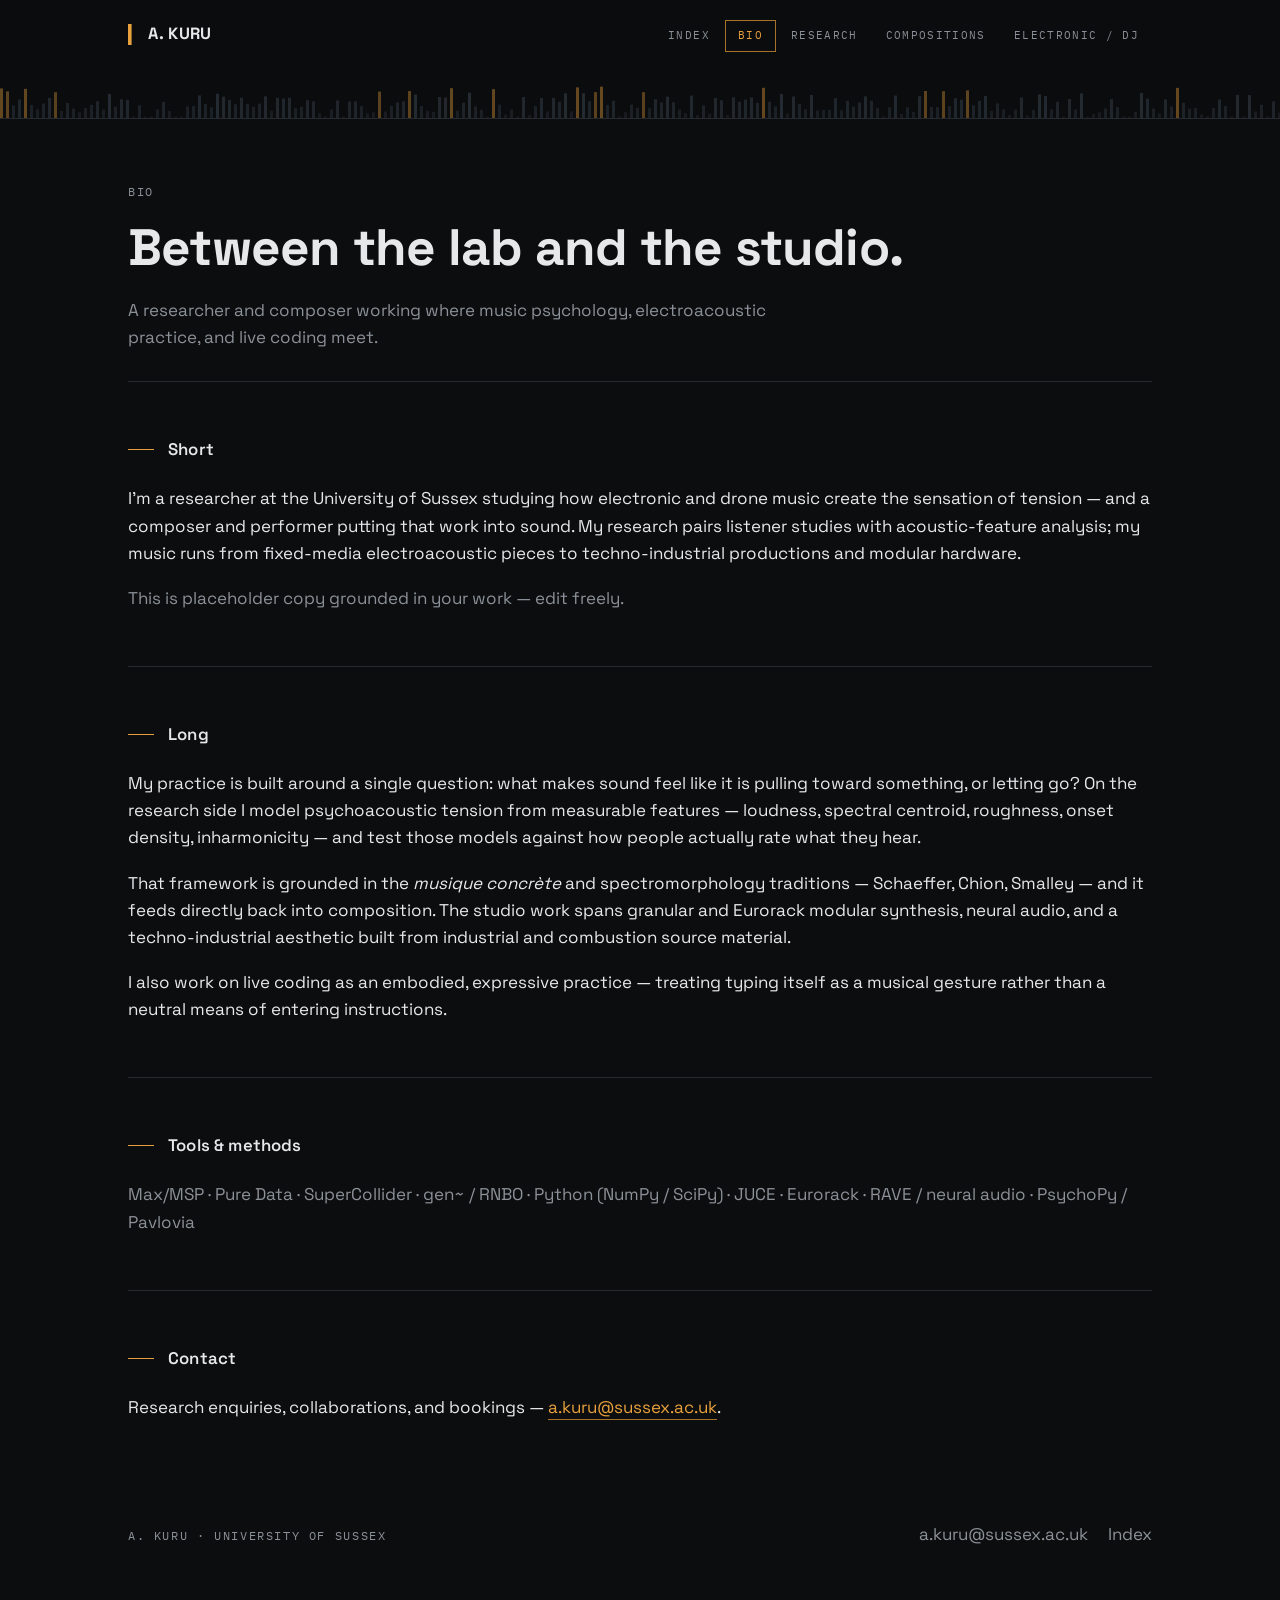
==== bio.html @ d9a3c127 "Add files via upload" ====
<!doctype html>
<html lang="en">
<head>
<meta charset="utf-8">
<meta name="viewport" content="width=device-width, initial-scale=1">
<title>Bio — A. Kuru</title>
<meta name="description" content="Biography of A. Kuru, music researcher and composer at the University of Sussex.">
<link rel="preconnect" href="https://fonts.googleapis.com">
<link rel="preconnect" href="https://fonts.gstatic.com" crossorigin>
<link href="https://fonts.googleapis.com/css2?family=Space+Grotesk:wght@400;500;600;700&family=IBM+Plex+Mono:wght@400;500&display=swap" rel="stylesheet">
<link rel="stylesheet" href="style.css">
</head>
<body>

<header class="site-head">
  <div class="head-inner">
    <div class="brand"><a href="index.html"><span class="tick">&#9613;</span> A. KURU</a></div>
    <nav class="primary">
      <a href="index.html">Index</a>
      <a href="bio.html" aria-current="page">Bio</a>
      <a href="research.html">Research</a>
      <a href="compositions.html">Compositions</a>
      <a href="electronic.html">Electronic / DJ</a>
    </nav>
  </div>
  <canvas class="spectrum" aria-hidden="true"></canvas>
</header>

<main class="wrap">

  <section class="page-head">
    <p class="eyebrow mono">Bio</p>
    <h1>Between the lab and the studio.</h1>
    <p class="lede">A researcher and composer working where music psychology,
      electroacoustic practice, and live coding meet.</p>
  </section>

  <section class="block">
    <h2>Short</h2>
    <p>I&rsquo;m a researcher at the University of Sussex studying how electronic
      and drone music create the sensation of tension — and a composer and
      performer putting that work into sound. My research pairs listener studies
      with acoustic-feature analysis; my music runs from fixed-media
      electroacoustic pieces to techno-industrial productions and modular
      hardware.</p>
    <p class="muted">This is placeholder copy grounded in your work — edit freely.</p>
  </section>

  <section class="block">
    <h2>Long</h2>
    <p>My practice is built around a single question: what makes sound feel like
      it is pulling toward something, or letting go? On the research side I model
      psychoacoustic tension from measurable features — loudness, spectral
      centroid, roughness, onset density, inharmonicity — and test those models
      against how people actually rate what they hear.</p>
    <p>That framework is grounded in the <em>musique concr&egrave;te</em> and
      spectromorphology traditions — Schaeffer, Chion, Smalley — and it feeds
      directly back into composition. The studio work spans granular and
      Eurorack modular synthesis, neural audio, and a techno-industrial aesthetic
      built from industrial and combustion source material.</p>
    <p>I also work on live coding as an embodied, expressive practice — treating
      typing itself as a musical gesture rather than a neutral means of entering
      instructions.</p>
  </section>

  <section class="block">
    <h2>Tools &amp; methods</h2>
    <p class="muted">Max/MSP &middot; Pure Data &middot; SuperCollider &middot;
      gen~ / RNBO &middot; Python (NumPy / SciPy) &middot; JUCE &middot;
      Eurorack &middot; RAVE / neural audio &middot; PsychoPy / Pavlovia</p>
  </section>

  <section class="block">
    <h2>Contact</h2>
    <p>Research enquiries, collaborations, and bookings —
      <a class="link" href="mailto:a.kuru@sussex.ac.uk">a.kuru@sussex.ac.uk</a>.</p>
  </section>

</main>

<footer class="site-foot">
  <div class="wrap foot-inner">
    <div class="mono">A. Kuru &middot; University of Sussex</div>
    <div class="foot-contact">
      <a href="mailto:a.kuru@sussex.ac.uk">a.kuru@sussex.ac.uk</a>
      <a href="index.html">Index</a>
    </div>
  </div>
</footer>

<script src="script.js"></script>
</body>
</html>
---- style.css ----
/* ============================================================
   Shared styles — cold graphite + sodium-amber industrial
   Display/body: Space Grotesk · Data/labels/nav: IBM Plex Mono
   ============================================================ */

:root {
  --bg:      #0c0d0f;
  --bg-2:    #111316;
  --panel:   #15181c;
  --line:    #262a30;
  --line-2:  #34393f;
  --text:    #e7e8ea;
  --muted:   #8b9198;
  --faint:   #5c626a;
  --accent:  #e8a13c;   /* sodium-vapour amber */
  --accent-d:#a9722a;
  --steel:   #7d97a8;   /* cold secondary, used sparingly */
  --maxw:    1080px;
}

* { box-sizing: border-box; }

html { scroll-behavior: smooth; }

body {
  margin: 0;
  background: var(--bg);
  color: var(--text);
  font-family: "Space Grotesk", system-ui, sans-serif;
  font-size: 17px;
  line-height: 1.6;
  -webkit-font-smoothing: antialiased;
  text-rendering: optimizeLegibility;
}

::selection { background: var(--accent); color: #0c0d0f; }

a { color: var(--text); text-decoration: none; }

/* mono utility voice */
.mono {
  font-family: "IBM Plex Mono", ui-monospace, monospace;
  font-size: 0.72rem;
  letter-spacing: 0.14em;
  text-transform: uppercase;
  color: var(--muted);
}

/* ---------- layout shell ---------- */
.wrap { max-width: var(--maxw); margin: 0 auto; padding: 0 28px; }

/* ---------- masthead + nav ---------- */
.site-head {
  border-bottom: 1px solid var(--line);
  position: sticky; top: 0; z-index: 40;
  background: rgba(12,13,15,0.82);
  backdrop-filter: blur(9px);
}
.head-inner {
  display: flex; align-items: baseline; justify-content: space-between;
  gap: 24px; padding: 20px 28px; max-width: var(--maxw); margin: 0 auto;
}
.brand {
  font-weight: 700; font-size: 1.02rem; letter-spacing: 0.02em;
  color: var(--text); white-space: nowrap;
}
.brand a { display: inline-flex; align-items: baseline; gap: 10px; }
.brand .tick { color: var(--accent); font-family: "IBM Plex Mono", monospace; }

nav.primary { display: flex; flex-wrap: wrap; gap: 4px 2px; }
nav.primary a {
  font-family: "IBM Plex Mono", monospace;
  font-size: 0.7rem; letter-spacing: 0.12em; text-transform: uppercase;
  color: var(--muted); padding: 6px 12px; border: 1px solid transparent;
  transition: color .18s ease, border-color .18s ease;
}
nav.primary a:hover { color: var(--text); border-color: var(--line-2); }
nav.primary a[aria-current="page"] { color: var(--accent); border-color: var(--accent-d); }

/* ---------- spectrum signature strip ---------- */
.spectrum { display: block; width: 100%; height: 46px; opacity: 0.9; }

/* ---------- hero ---------- */
.hero { padding: 84px 0 68px; border-bottom: 1px solid var(--line); }
.eyebrow { margin: 0 0 20px; }
.hero h1 {
  margin: 0; font-weight: 700; letter-spacing: -0.02em; line-height: 1.02;
  font-size: clamp(2.4rem, 7vw, 4.6rem);
}
.hero h1 .amber { color: var(--accent); }
.hero .lede {
  margin: 26px 0 0; max-width: 60ch; color: var(--muted);
  font-size: clamp(1.02rem, 2.2vw, 1.22rem); line-height: 1.55;
}

/* ---------- page header (interior pages) ---------- */
.page-head { padding: 64px 0 30px; border-bottom: 1px solid var(--line); }
.page-head h1 {
  margin: 12px 0 0; font-weight: 700; letter-spacing: -0.015em;
  font-size: clamp(2rem, 5vw, 3.2rem); line-height: 1.05;
}
.page-head .lede { margin: 22px 0 0; max-width: 62ch; color: var(--muted); }

/* ---------- generic sections ---------- */
section.block { padding: 54px 0; border-bottom: 1px solid var(--line); }
section.block:last-of-type { border-bottom: none; }
.block h2 {
  font-size: 1.05rem; font-weight: 600; letter-spacing: 0.01em;
  margin: 0 0 22px; display: flex; align-items: center; gap: 14px;
}
.block h2::before {
  content: ""; width: 26px; height: 1px; background: var(--accent);
  flex: none;
}
p { margin: 0 0 18px; }
p:last-child { margin-bottom: 0; }
.muted { color: var(--muted); }

/* ---------- index nav-cards ---------- */
.cards { display: grid; grid-template-columns: repeat(2, 1fr); gap: 1px;
  background: var(--line); border: 1px solid var(--line); }
.card {
  background: var(--bg); padding: 34px 30px 30px; position: relative;
  display: flex; flex-direction: column; min-height: 176px;
  transition: background .2s ease;
}
.card:hover { background: var(--bg-2); }
.card .idx { color: var(--faint); }
.card h3 {
  margin: 16px 0 8px; font-size: 1.5rem; font-weight: 700; letter-spacing: -0.01em;
}
.card p { color: var(--muted); font-size: 0.96rem; margin: 0; }
.card .go {
  margin-top: auto; padding-top: 20px; color: var(--accent);
  font-family: "IBM Plex Mono", monospace; font-size: 0.72rem;
  letter-spacing: 0.12em; text-transform: uppercase;
  transform: translateX(0); transition: transform .2s ease;
}
.card:hover .go { transform: translateX(5px); }

/* ---------- listing rows (research / compositions) ---------- */
.rows { border-top: 1px solid var(--line); }
.row {
  display: grid; grid-template-columns: 84px 1fr auto; gap: 20px;
  align-items: baseline; padding: 22px 0; border-bottom: 1px solid var(--line);
}
.row .yr { color: var(--faint); font-family: "IBM Plex Mono", monospace;
  font-size: 0.78rem; letter-spacing: 0.06em; }
.row .body h3 { margin: 0 0 6px; font-size: 1.15rem; font-weight: 600; }
.row .body p { margin: 0; color: var(--muted); font-size: 0.95rem; }
.row .tag { justify-self: end; }
.tag {
  font-family: "IBM Plex Mono", monospace; font-size: 0.62rem;
  letter-spacing: 0.1em; text-transform: uppercase; color: var(--steel);
  border: 1px solid var(--line-2); padding: 3px 8px; white-space: nowrap;
}

/* ---------- inline links in prose ---------- */
.block a.link, .page-head a.link {
  color: var(--accent); border-bottom: 1px solid var(--accent-d);
  padding-bottom: 1px; transition: color .15s;
}
.block a.link:hover { color: #f4c072; }

/* ---------- footer ---------- */
.site-foot { padding: 46px 0 60px; }
.foot-inner {
  display: flex; flex-wrap: wrap; gap: 18px 40px;
  justify-content: space-between; align-items: baseline;
}
.foot-inner a { color: var(--muted); border-bottom: 1px solid transparent; }
.foot-inner a:hover { color: var(--text); border-bottom-color: var(--line-2); }
.foot-contact { display: flex; flex-wrap: wrap; gap: 20px; }

/* ---------- focus + motion ---------- */
:focus-visible { outline: 2px solid var(--accent); outline-offset: 3px; }
@media (prefers-reduced-motion: reduce) {
  html { scroll-behavior: auto; }
  * { animation: none !important; transition: none !important; }
}

/* ---------- responsive ---------- */
@media (max-width: 720px) {
  .head-inner { flex-direction: column; gap: 14px; align-items: flex-start; }
  .cards { grid-template-columns: 1fr; }
  .row { grid-template-columns: 60px 1fr; }
  .row .tag { grid-column: 2; justify-self: start; margin-top: 4px; }
}
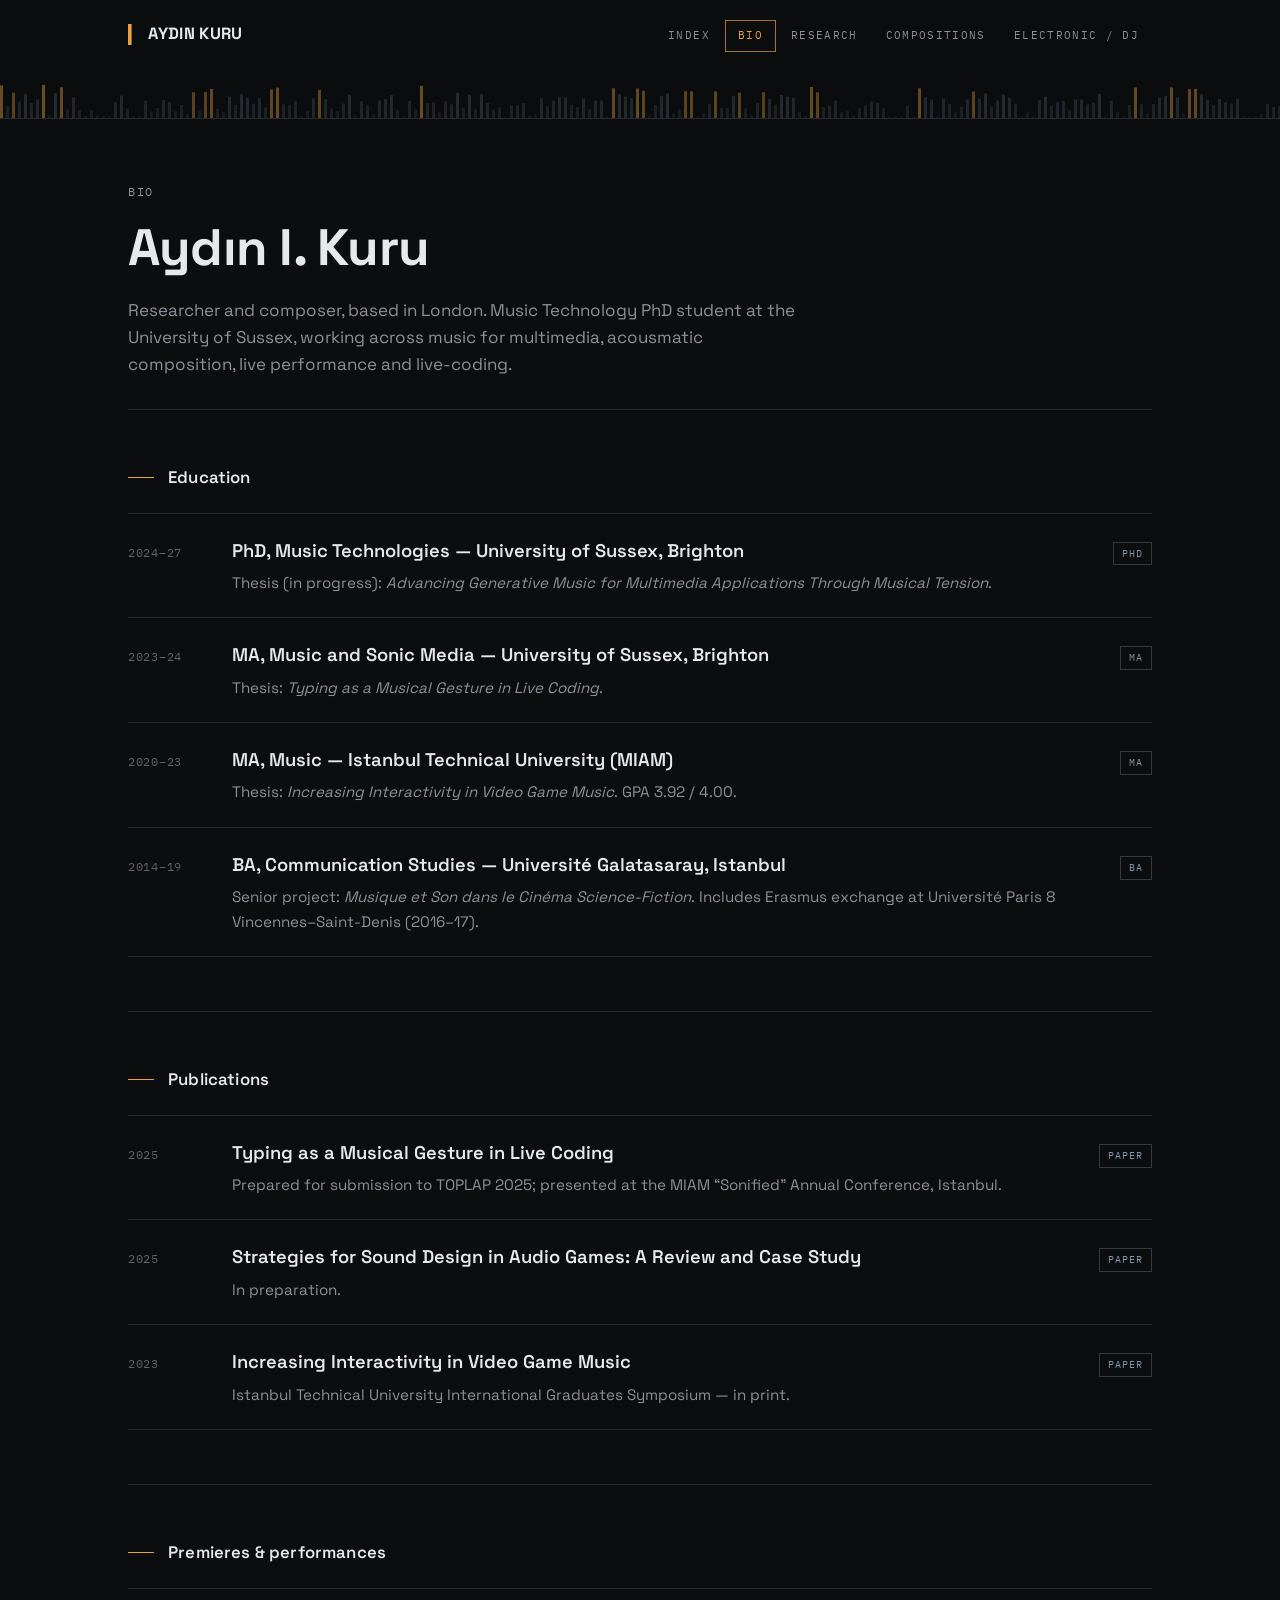
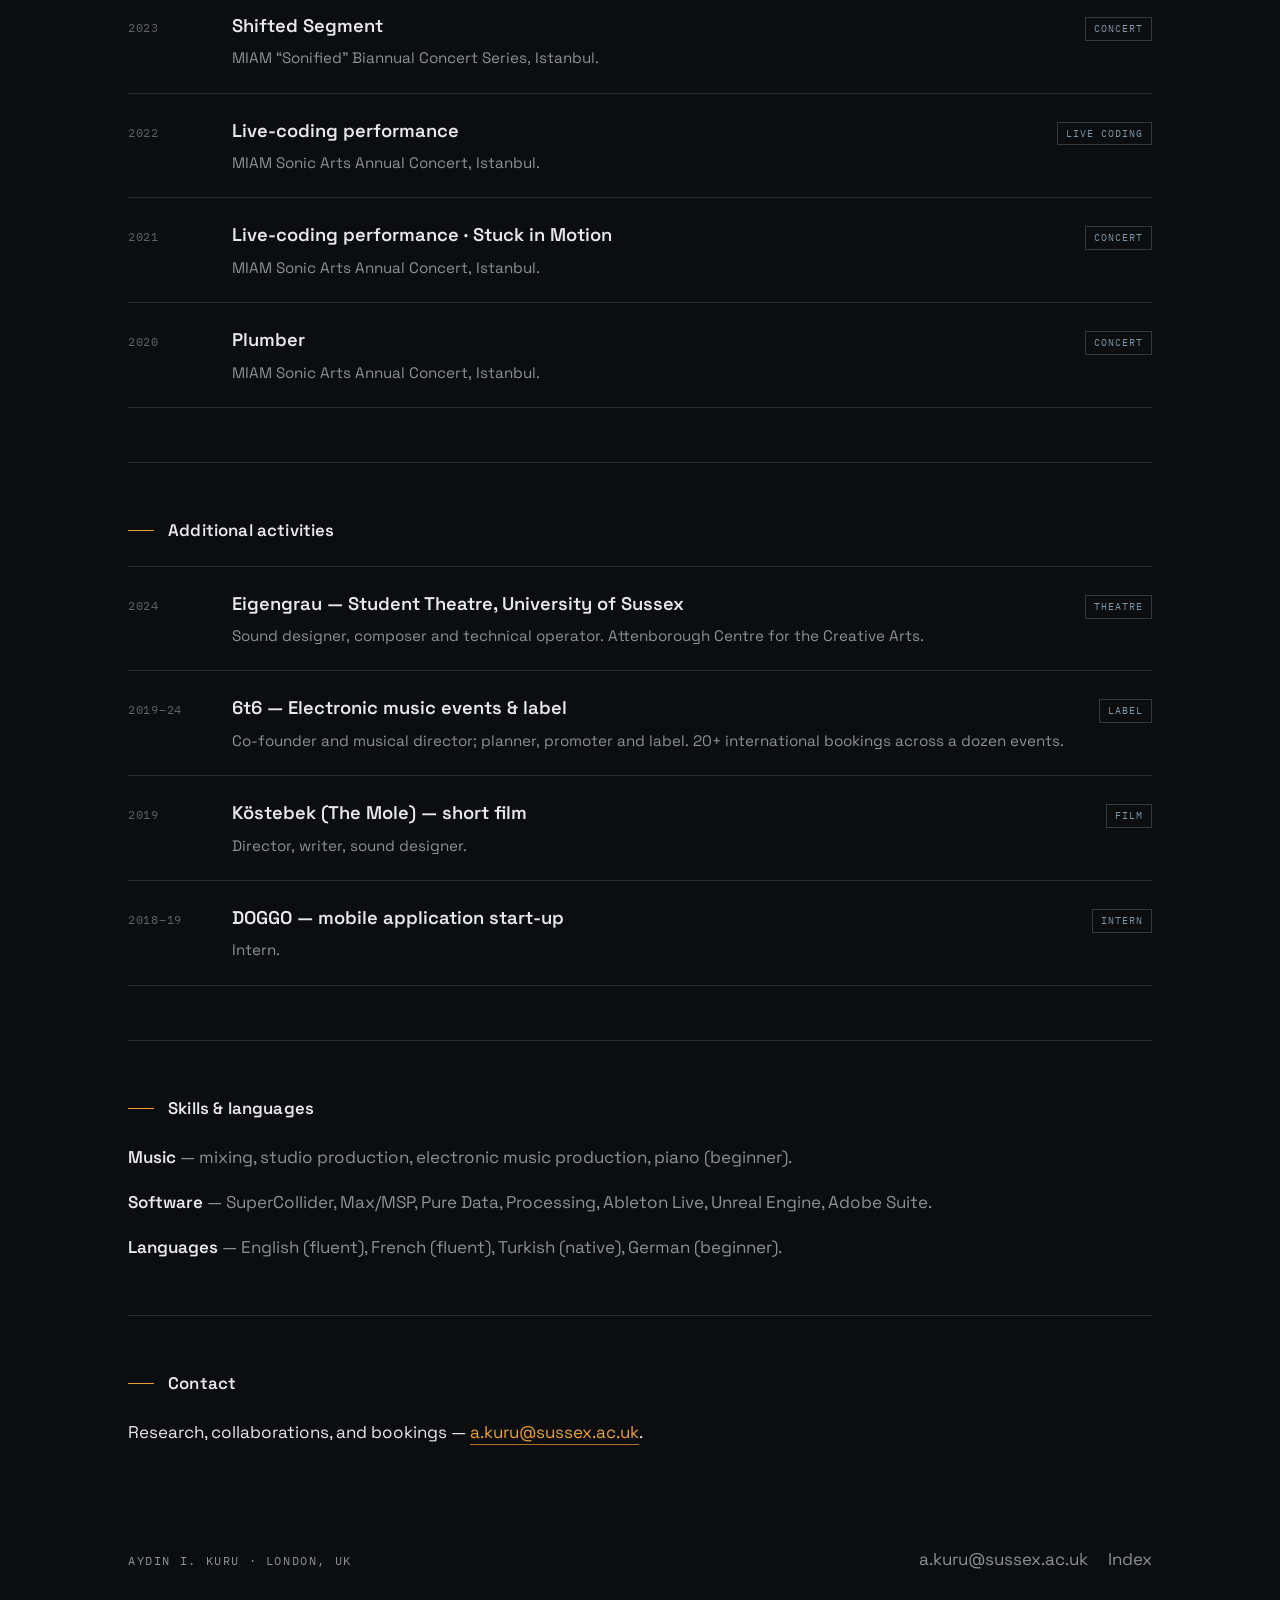
==== commit 371b46e6: "Add files via upload" ====
--- a/bio.html
+++ b/bio.html
@@ -3,8 +3,8 @@
 <head>
 <meta charset="utf-8">
 <meta name="viewport" content="width=device-width, initial-scale=1">
-<title>Bio — A. Kuru</title>
-<meta name="description" content="Biography of A. Kuru, music researcher and composer at the University of Sussex.">
+<title>Bio — Aydın I. Kuru</title>
+<meta name="description" content="Biography, education, and performance history of Aydın I. Kuru.">
 <link rel="preconnect" href="https://fonts.googleapis.com">
 <link rel="preconnect" href="https://fonts.gstatic.com" crossorigin>
 <link href="https://fonts.googleapis.com/css2?family=Space+Grotesk:wght@400;500;600;700&family=IBM+Plex+Mono:wght@400;500&display=swap" rel="stylesheet">
@@ -14,7 +14,7 @@
 
 <header class="site-head">
   <div class="head-inner">
-    <div class="brand"><a href="index.html"><span class="tick">&#9613;</span> A. KURU</a></div>
+    <div class="brand"><a href="index.html"><span class="tick">&#9613;</span> AYDIN KURU</a></div>
     <nav class="primary">
       <a href="index.html">Index</a>
       <a href="bio.html" aria-current="page">Bio</a>
@@ -30,49 +30,161 @@
 
   <section class="page-head">
     <p class="eyebrow mono">Bio</p>
-    <h1>Between the lab and the studio.</h1>
-    <p class="lede">A researcher and composer working where music psychology,
-      electroacoustic practice, and live coding meet.</p>
-  </section>
-
-  <section class="block">
-    <h2>Short</h2>
-    <p>I&rsquo;m a researcher at the University of Sussex studying how electronic
-      and drone music create the sensation of tension — and a composer and
-      performer putting that work into sound. My research pairs listener studies
-      with acoustic-feature analysis; my music runs from fixed-media
-      electroacoustic pieces to techno-industrial productions and modular
-      hardware.</p>
-    <p class="muted">This is placeholder copy grounded in your work — edit freely.</p>
-  </section>
-
-  <section class="block">
-    <h2>Long</h2>
-    <p>My practice is built around a single question: what makes sound feel like
-      it is pulling toward something, or letting go? On the research side I model
-      psychoacoustic tension from measurable features — loudness, spectral
-      centroid, roughness, onset density, inharmonicity — and test those models
-      against how people actually rate what they hear.</p>
-    <p>That framework is grounded in the <em>musique concr&egrave;te</em> and
-      spectromorphology traditions — Schaeffer, Chion, Smalley — and it feeds
-      directly back into composition. The studio work spans granular and
-      Eurorack modular synthesis, neural audio, and a techno-industrial aesthetic
-      built from industrial and combustion source material.</p>
-    <p>I also work on live coding as an embodied, expressive practice — treating
-      typing itself as a musical gesture rather than a neutral means of entering
-      instructions.</p>
-  </section>
-
-  <section class="block">
-    <h2>Tools &amp; methods</h2>
-    <p class="muted">Max/MSP &middot; Pure Data &middot; SuperCollider &middot;
-      gen~ / RNBO &middot; Python (NumPy / SciPy) &middot; JUCE &middot;
-      Eurorack &middot; RAVE / neural audio &middot; PsychoPy / Pavlovia</p>
+    <h1>Aydın I. Kuru</h1>
+    <p class="lede">Researcher and composer, based in London. Music Technology PhD
+      student at the University of Sussex, working across music for multimedia,
+      acousmatic composition, live performance and live-coding.</p>
+  </section>
+
+  <section class="block">
+    <h2>Education</h2>
+    <div class="rows">
+      <div class="row">
+        <div class="yr">2024&ndash;27</div>
+        <div class="body">
+          <h3>PhD, Music Technologies — University of Sussex, Brighton</h3>
+          <p>Thesis (in progress): <em>Advancing Generative Music for Multimedia
+            Applications Through Musical Tension</em>.</p>
+        </div>
+        <span class="tag">PhD</span>
+      </div>
+      <div class="row">
+        <div class="yr">2023&ndash;24</div>
+        <div class="body">
+          <h3>MA, Music and Sonic Media — University of Sussex, Brighton</h3>
+          <p>Thesis: <em>Typing as a Musical Gesture in Live Coding</em>.</p>
+        </div>
+        <span class="tag">MA</span>
+      </div>
+      <div class="row">
+        <div class="yr">2020&ndash;23</div>
+        <div class="body">
+          <h3>MA, Music — Istanbul Technical University (MIAM)</h3>
+          <p>Thesis: <em>Increasing Interactivity in Video Game Music</em>.
+            GPA 3.92 / 4.00.</p>
+        </div>
+        <span class="tag">MA</span>
+      </div>
+      <div class="row">
+        <div class="yr">2014&ndash;19</div>
+        <div class="body">
+          <h3>BA, Communication Studies — Université Galatasaray, Istanbul</h3>
+          <p>Senior project: <em>Musique et Son dans le Cinéma Science-Fiction</em>.
+            Includes Erasmus exchange at Université Paris 8 Vincennes–Saint-Denis
+            (2016–17).</p>
+        </div>
+        <span class="tag">BA</span>
+      </div>
+    </div>
+  </section>
+
+  <section class="block">
+    <h2>Publications</h2>
+    <div class="rows">
+      <div class="row">
+        <div class="yr">2025</div>
+        <div class="body">
+          <h3>Typing as a Musical Gesture in Live Coding</h3>
+          <p>Prepared for submission to TOPLAP 2025; presented at the MIAM
+            &ldquo;Sonified&rdquo; Annual Conference, Istanbul.</p>
+        </div>
+        <span class="tag">Paper</span>
+      </div>
+      <div class="row">
+        <div class="yr">2025</div>
+        <div class="body">
+          <h3>Strategies for Sound Design in Audio Games: A Review and Case Study</h3>
+          <p>In preparation.</p>
+        </div>
+        <span class="tag">Paper</span>
+      </div>
+      <div class="row">
+        <div class="yr">2023</div>
+        <div class="body">
+          <h3>Increasing Interactivity in Video Game Music</h3>
+          <p>Istanbul Technical University International Graduates Symposium — in print.</p>
+        </div>
+        <span class="tag">Paper</span>
+      </div>
+    </div>
+  </section>
+
+  <section class="block">
+    <h2>Premieres &amp; performances</h2>
+    <div class="rows">
+      <div class="row">
+        <div class="yr">2023</div>
+        <div class="body"><h3>Shifted Segment</h3>
+          <p>MIAM &ldquo;Sonified&rdquo; Biannual Concert Series, Istanbul.</p></div>
+        <span class="tag">Concert</span>
+      </div>
+      <div class="row">
+        <div class="yr">2022</div>
+        <div class="body"><h3>Live-coding performance</h3>
+          <p>MIAM Sonic Arts Annual Concert, Istanbul.</p></div>
+        <span class="tag">Live coding</span>
+      </div>
+      <div class="row">
+        <div class="yr">2021</div>
+        <div class="body"><h3>Live-coding performance · Stuck in Motion</h3>
+          <p>MIAM Sonic Arts Annual Concert, Istanbul.</p></div>
+        <span class="tag">Concert</span>
+      </div>
+      <div class="row">
+        <div class="yr">2020</div>
+        <div class="body"><h3>Plumber</h3>
+          <p>MIAM Sonic Arts Annual Concert, Istanbul.</p></div>
+        <span class="tag">Concert</span>
+      </div>
+    </div>
+  </section>
+
+  <section class="block">
+    <h2>Additional activities</h2>
+    <div class="rows">
+      <div class="row">
+        <div class="yr">2024</div>
+        <div class="body"><h3>Eigengrau — Student Theatre, University of Sussex</h3>
+          <p>Sound designer, composer and technical operator. Attenborough Centre
+            for the Creative Arts.</p></div>
+        <span class="tag">Theatre</span>
+      </div>
+      <div class="row">
+        <div class="yr">2019&ndash;24</div>
+        <div class="body"><h3>6t6 — Electronic music events &amp; label</h3>
+          <p>Co-founder and musical director; planner, promoter and label. 20+
+            international bookings across a dozen events.</p></div>
+        <span class="tag">Label</span>
+      </div>
+      <div class="row">
+        <div class="yr">2019</div>
+        <div class="body"><h3>Köstebek (The Mole) — short film</h3>
+          <p>Director, writer, sound designer.</p></div>
+        <span class="tag">Film</span>
+      </div>
+      <div class="row">
+        <div class="yr">2018&ndash;19</div>
+        <div class="body"><h3>DOGGO — mobile application start-up</h3>
+          <p>Intern.</p></div>
+        <span class="tag">Intern</span>
+      </div>
+    </div>
+  </section>
+
+  <section class="block">
+    <h2>Skills &amp; languages</h2>
+    <p class="muted"><strong style="color:var(--text);font-weight:600">Music</strong> —
+      mixing, studio production, electronic music production, piano (beginner).</p>
+    <p class="muted"><strong style="color:var(--text);font-weight:600">Software</strong> —
+      SuperCollider, Max/MSP, Pure Data, Processing, Ableton Live, Unreal Engine,
+      Adobe Suite.</p>
+    <p class="muted"><strong style="color:var(--text);font-weight:600">Languages</strong> —
+      English (fluent), French (fluent), Turkish (native), German (beginner).</p>
   </section>
 
   <section class="block">
     <h2>Contact</h2>
-    <p>Research enquiries, collaborations, and bookings —
+    <p>Research, collaborations, and bookings —
       <a class="link" href="mailto:a.kuru@sussex.ac.uk">a.kuru@sussex.ac.uk</a>.</p>
   </section>
 
@@ -80,7 +192,7 @@
 
 <footer class="site-foot">
   <div class="wrap foot-inner">
-    <div class="mono">A. Kuru &middot; University of Sussex</div>
+    <div class="mono">Aydın I. Kuru &middot; London, UK</div>
     <div class="foot-contact">
       <a href="mailto:a.kuru@sussex.ac.uk">a.kuru@sussex.ac.uk</a>
       <a href="index.html">Index</a>
--- a/style.css
+++ b/style.css
@@ -172,6 +172,25 @@
 .foot-inner a:hover { color: var(--text); border-bottom-color: var(--line-2); }
 .foot-contact { display: flex; flex-wrap: wrap; gap: 20px; }
 
+/* ---------- gig list (electronic) ---------- */
+.giglist { list-style: none; margin: 0; padding: 0;
+  border-top: 1px solid var(--line);
+  column-count: 2; column-gap: 40px; }
+.giglist li {
+  break-inside: avoid; padding: 9px 0; border-bottom: 1px solid var(--line);
+  display: grid; grid-template-columns: 58px 1fr; gap: 14px; align-items: baseline;
+}
+.giglist .d {
+  font-family: "IBM Plex Mono", monospace; font-size: 0.72rem;
+  letter-spacing: 0.04em; color: var(--accent);
+}
+.giglist .v { color: var(--muted); font-size: 0.93rem; }
+.giglist li.cancelled .v { color: var(--faint); text-decoration: line-through; }
+.giglist li.cancelled .d { color: var(--faint); }
+
+.embed { margin: 4px 0 30px; }
+.embed iframe { width: 100%; border: 1px solid var(--line); display: block; }
+
 /* ---------- focus + motion ---------- */
 :focus-visible { outline: 2px solid var(--accent); outline-offset: 3px; }
 @media (prefers-reduced-motion: reduce) {
@@ -185,4 +204,5 @@
   .cards { grid-template-columns: 1fr; }
   .row { grid-template-columns: 60px 1fr; }
   .row .tag { grid-column: 2; justify-self: start; margin-top: 4px; }
-}
+  .giglist { column-count: 1; }
+}
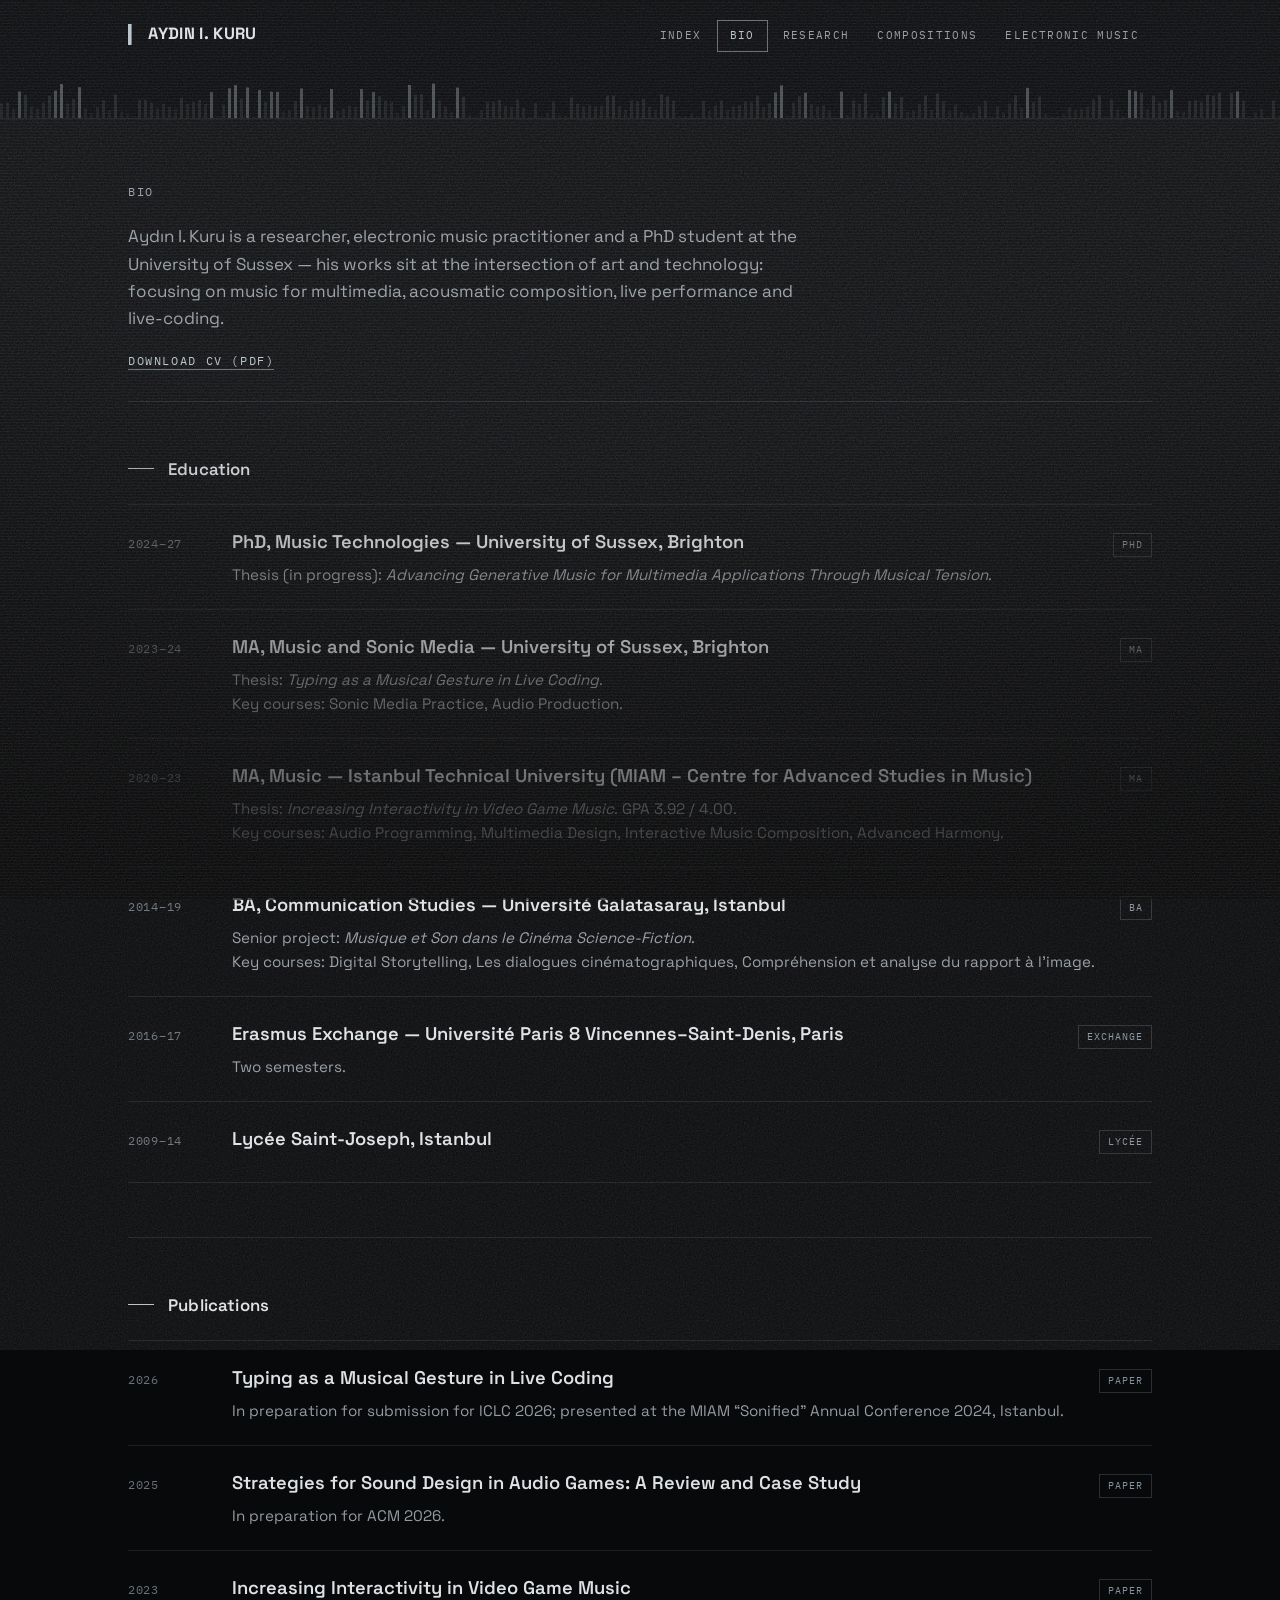
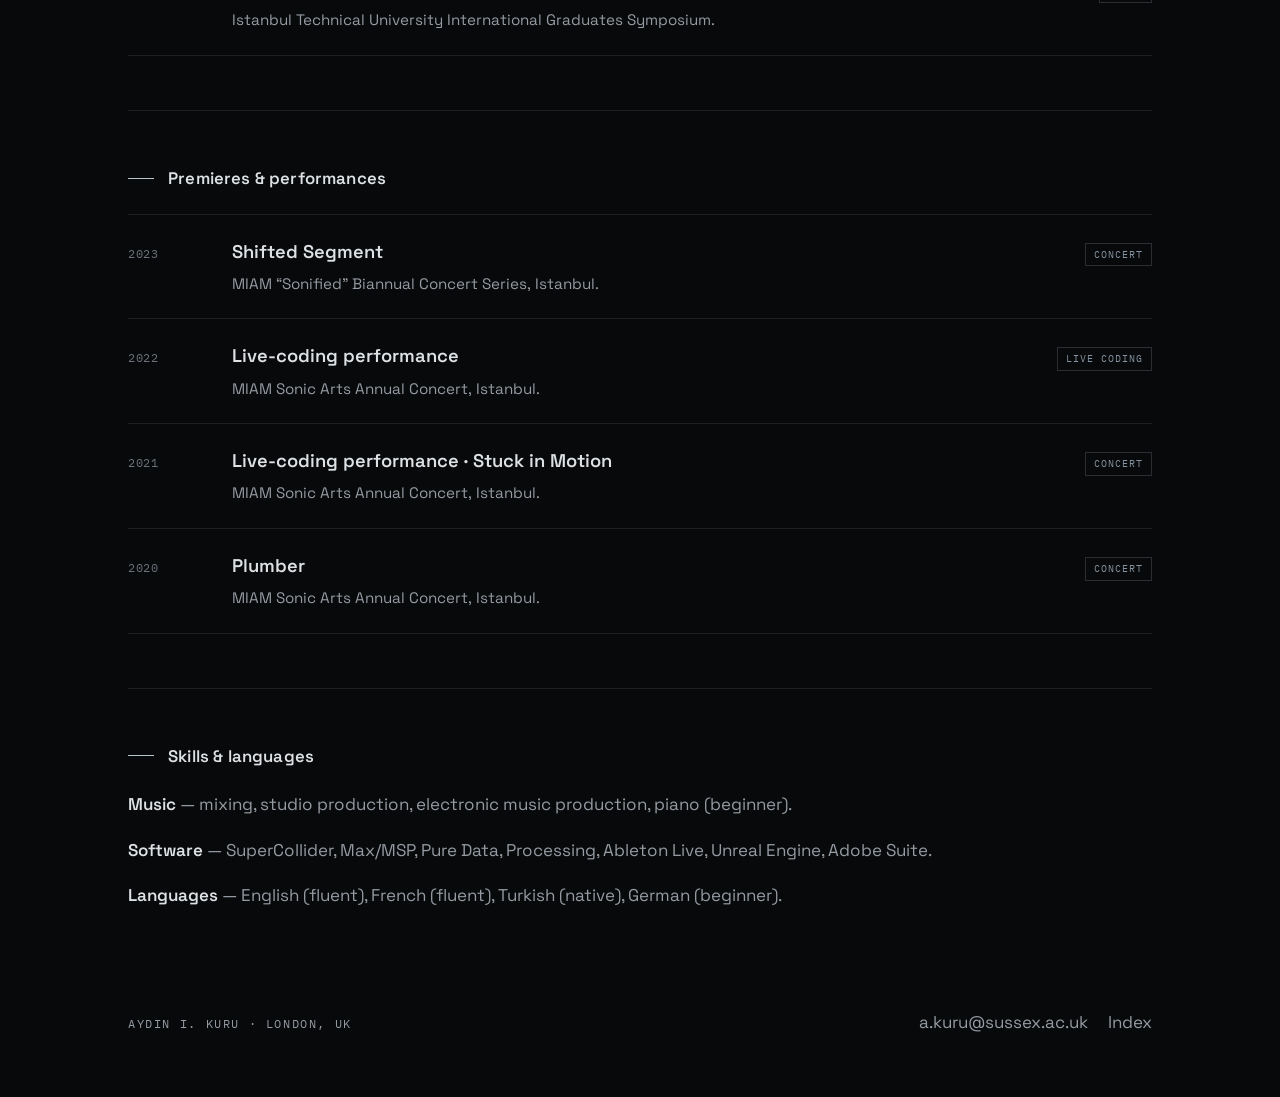
==== commit 2f6def97: "Add files via upload" ====
--- a/bio.html
+++ b/bio.html
@@ -1,5 +1,5 @@
 <!doctype html>
-<html lang="en">
+<html lang="en" class="grain-2">
 <head>
 <meta charset="utf-8">
 <meta name="viewport" content="width=device-width, initial-scale=1">
@@ -9,18 +9,25 @@
 <link rel="preconnect" href="https://fonts.gstatic.com" crossorigin>
 <link href="https://fonts.googleapis.com/css2?family=Space+Grotesk:wght@400;500;600;700&family=IBM+Plex+Mono:wght@400;500&display=swap" rel="stylesheet">
 <link rel="stylesheet" href="style.css">
+<link rel="icon" href="favicon.svg" type="image/svg+xml">
+<meta property="og:type" content="website">
+<meta property="og:title" content="Bio — Aydın I. Kuru">
+<meta property="og:description" content="Biography, education, and performance history of Aydın I. Kuru.">
+<meta property="og:image" content="https://aydinkuru.com/og-image.png">
+<meta property="og:url" content="https://aydinkuru.com/bio.html">
+<meta name="twitter:card" content="summary_large_image">
 </head>
 <body>
 
 <header class="site-head">
   <div class="head-inner">
-    <div class="brand"><a href="index.html"><span class="tick">&#9613;</span> AYDIN KURU</a></div>
+    <div class="brand"><a href="index.html"><span class="tick">&#9613;</span> AYDIN I. KURU</a></div>
     <nav class="primary">
       <a href="index.html">Index</a>
       <a href="bio.html" aria-current="page">Bio</a>
       <a href="research.html">Research</a>
       <a href="compositions.html">Compositions</a>
-      <a href="electronic.html">Electronic / DJ</a>
+      <a href="electronic.html">Electronic music</a>
     </nav>
   </div>
   <canvas class="spectrum" aria-hidden="true"></canvas>
@@ -29,11 +36,13 @@
 <main class="wrap">
 
   <section class="page-head">
+    <h1 class="visually-hidden">Aydın I. Kuru — Bio</h1>
     <p class="eyebrow mono">Bio</p>
-    <h1>Aydın I. Kuru</h1>
-    <p class="lede">Researcher and composer, based in London. Music Technology PhD
-      student at the University of Sussex, working across music for multimedia,
+    <p class="lede">Aydın I. Kuru is a researcher, electronic music practitioner
+      and a PhD student at the University of Sussex — his works sit at the
+      intersection of art and technology: focusing on music for multimedia,
       acousmatic composition, live performance and live-coding.</p>
+    <p class="mono" style="margin-top:20px"><a class="link" href="https://drive.google.com/uc?export=download&amp;id=1hSfg4tMmNtAJo42hJHmiKhR-TfyuFyDi" target="_blank" rel="noopener">Download CV (PDF)</a></p>
   </section>
 
   <section class="block">
@@ -53,15 +62,17 @@
         <div class="body">
           <h3>MA, Music and Sonic Media — University of Sussex, Brighton</h3>
           <p>Thesis: <em>Typing as a Musical Gesture in Live Coding</em>.</p>
+          <p class="muted">Key courses: Sonic Media Practice, Audio Production.</p>
         </div>
         <span class="tag">MA</span>
       </div>
       <div class="row">
         <div class="yr">2020&ndash;23</div>
         <div class="body">
-          <h3>MA, Music — Istanbul Technical University (MIAM)</h3>
+          <h3>MA, Music — Istanbul Technical University (MIAM – Centre for Advanced Studies in Music)</h3>
           <p>Thesis: <em>Increasing Interactivity in Video Game Music</em>.
             GPA 3.92 / 4.00.</p>
+          <p class="muted">Key courses: Audio Programming, Multimedia Design, Interactive Music Composition, Advanced Harmony.</p>
         </div>
         <span class="tag">MA</span>
       </div>
@@ -69,11 +80,25 @@
         <div class="yr">2014&ndash;19</div>
         <div class="body">
           <h3>BA, Communication Studies — Université Galatasaray, Istanbul</h3>
-          <p>Senior project: <em>Musique et Son dans le Cinéma Science-Fiction</em>.
-            Includes Erasmus exchange at Université Paris 8 Vincennes–Saint-Denis
-            (2016–17).</p>
+          <p>Senior project: <em>Musique et Son dans le Cinéma Science-Fiction</em>.</p>
+          <p class="muted">Key courses: Digital Storytelling, Les dialogues cinématographiques, Compréhension et analyse du rapport à l&rsquo;image.</p>
         </div>
         <span class="tag">BA</span>
+      </div>
+      <div class="row">
+        <div class="yr">2016&ndash;17</div>
+        <div class="body">
+          <h3>Erasmus Exchange — Université Paris 8 Vincennes–Saint-Denis, Paris</h3>
+          <p>Two semesters.</p>
+        </div>
+        <span class="tag">Exchange</span>
+      </div>
+      <div class="row">
+        <div class="yr">2009&ndash;14</div>
+        <div class="body">
+          <h3>Lycée Saint-Joseph, Istanbul</h3>
+        </div>
+        <span class="tag">Lycée</span>
       </div>
     </div>
   </section>
@@ -82,19 +107,19 @@
     <h2>Publications</h2>
     <div class="rows">
       <div class="row">
-        <div class="yr">2025</div>
+        <div class="yr">2026</div>
         <div class="body">
           <h3>Typing as a Musical Gesture in Live Coding</h3>
-          <p>Prepared for submission to TOPLAP 2025; presented at the MIAM
-            &ldquo;Sonified&rdquo; Annual Conference, Istanbul.</p>
+          <p>In preparation for submission for ICLC 2026; presented at the MIAM
+            &ldquo;Sonified&rdquo; Annual Conference 2024, Istanbul.</p>
         </div>
-        <span class="tag">Paper</span>
+        <a class="tag" href="https://drive.google.com/file/d/1nEykc63VWIxe_3JiHAPrY03YePeLgI8g/view" target="_blank" rel="noopener">Paper</a>
       </div>
       <div class="row">
         <div class="yr">2025</div>
         <div class="body">
           <h3>Strategies for Sound Design in Audio Games: A Review and Case Study</h3>
-          <p>In preparation.</p>
+          <p>In preparation for ACM 2026.</p>
         </div>
         <span class="tag">Paper</span>
       </div>
@@ -102,9 +127,9 @@
         <div class="yr">2023</div>
         <div class="body">
           <h3>Increasing Interactivity in Video Game Music</h3>
-          <p>Istanbul Technical University International Graduates Symposium — in print.</p>
+          <p>Istanbul Technical University International Graduates Symposium.</p>
         </div>
-        <span class="tag">Paper</span>
+        <a class="tag" href="https://drive.google.com/file/d/1maYkOcFqmBrkO92k6vcM2su-TTRENTib/view" target="_blank" rel="noopener">Paper</a>
       </div>
     </div>
   </section>
@@ -140,38 +165,6 @@
   </section>
 
   <section class="block">
-    <h2>Additional activities</h2>
-    <div class="rows">
-      <div class="row">
-        <div class="yr">2024</div>
-        <div class="body"><h3>Eigengrau — Student Theatre, University of Sussex</h3>
-          <p>Sound designer, composer and technical operator. Attenborough Centre
-            for the Creative Arts.</p></div>
-        <span class="tag">Theatre</span>
-      </div>
-      <div class="row">
-        <div class="yr">2019&ndash;24</div>
-        <div class="body"><h3>6t6 — Electronic music events &amp; label</h3>
-          <p>Co-founder and musical director; planner, promoter and label. 20+
-            international bookings across a dozen events.</p></div>
-        <span class="tag">Label</span>
-      </div>
-      <div class="row">
-        <div class="yr">2019</div>
-        <div class="body"><h3>Köstebek (The Mole) — short film</h3>
-          <p>Director, writer, sound designer.</p></div>
-        <span class="tag">Film</span>
-      </div>
-      <div class="row">
-        <div class="yr">2018&ndash;19</div>
-        <div class="body"><h3>DOGGO — mobile application start-up</h3>
-          <p>Intern.</p></div>
-        <span class="tag">Intern</span>
-      </div>
-    </div>
-  </section>
-
-  <section class="block">
     <h2>Skills &amp; languages</h2>
     <p class="muted"><strong style="color:var(--text);font-weight:600">Music</strong> —
       mixing, studio production, electronic music production, piano (beginner).</p>
@@ -180,12 +173,6 @@
       Adobe Suite.</p>
     <p class="muted"><strong style="color:var(--text);font-weight:600">Languages</strong> —
       English (fluent), French (fluent), Turkish (native), German (beginner).</p>
-  </section>
-
-  <section class="block">
-    <h2>Contact</h2>
-    <p>Research, collaborations, and bookings —
-      <a class="link" href="mailto:a.kuru@sussex.ac.uk">a.kuru@sussex.ac.uk</a>.</p>
   </section>
 
 </main>
--- a/style.css
+++ b/style.css
@@ -4,27 +4,27 @@
    ============================================================ */
 
 :root {
-  --bg:      #0c0d0f;
-  --bg-2:    #111316;
-  --panel:   #15181c;
-  --line:    #262a30;
-  --line-2:  #34393f;
-  --text:    #e7e8ea;
-  --muted:   #8b9198;
-  --faint:   #5c626a;
-  --accent:  #e8a13c;   /* sodium-vapour amber */
-  --accent-d:#a9722a;
-  --steel:   #7d97a8;   /* cold secondary, used sparingly */
+  --bg:      #08090b;
+  --bg-2:    #0d0e10;
+  --panel:   #101113;
+  --line:    #1c1f22;
+  --line-2:  #2a2e32;
+  --text:    #dde1e4;
+  --muted:   #949ba2;
+  --faint:   #6a7178;
+  --accent:  #b7c2c9;   /* cool pale grey highlight */
+  --accent-d:#5f696f;
+  --steel:   #8593a0;   /* cold secondary, used sparingly */
   --maxw:    1080px;
 }
 
 * { box-sizing: border-box; }
 
-html { scroll-behavior: smooth; }
+html { scroll-behavior: smooth; background: var(--bg); }
 
 body {
   margin: 0;
-  background: var(--bg);
+  background: transparent;
   color: var(--text);
   font-family: "Space Grotesk", system-ui, sans-serif;
   font-size: 17px;
@@ -33,7 +33,95 @@
   text-rendering: optimizeLegibility;
 }
 
-::selection { background: var(--accent); color: #0c0d0f; }
+::selection { background: var(--accent); color: #08090b; }
+
+/* ============ grain / noise system ============
+   Intensity set on <html class="grain-1|2|3|4"> — higher = more extreme.
+   Layers: html::before = backdrop noise (behind content),
+   body::before = animated grain overlay, body::after = scanlines + vignette. */
+
+html::before {  /* backdrop noise, sits behind the content */
+  content: ""; position: fixed; inset: 0; z-index: 0; pointer-events: none;
+  background-image: url("data:image/svg+xml,%3Csvg xmlns='http://www.w3.org/2000/svg' width='300' height='300'%3E%3Cfilter id='b'%3E%3CfeTurbulence type='fractalNoise' baseFrequency='0.4' numOctaves='2' stitchTiles='stitch'/%3E%3C/filter%3E%3Crect width='100%25' height='100%25' filter='url(%23b)'/%3E%3C/svg%3E");
+  background-size: 300px; opacity: 0; mix-blend-mode: screen;
+}
+body::before {  /* animated grain overlay, on top */
+  content: ""; position: fixed; top: -50%; left: -50%; width: 200%; height: 200%;
+  z-index: 9998; pointer-events: none;
+  background-image: url("data:image/svg+xml,%3Csvg xmlns='http://www.w3.org/2000/svg' width='160' height='160'%3E%3Cfilter id='n'%3E%3CfeTurbulence type='fractalNoise' baseFrequency='0.8' numOctaves='2' stitchTiles='stitch'/%3E%3C/filter%3E%3Crect width='100%25' height='100%25' filter='url(%23n)'/%3E%3C/svg%3E");
+  background-size: 170px; opacity: 0.08; mix-blend-mode: screen;
+  animation: grain 0.42s steps(1) infinite;
+}
+@keyframes grain {
+  0%   { transform: translate(0,0); }
+  20%  { transform: translate(-6%,4%); }
+  40%  { transform: translate(5%,-7%); }
+  60%  { transform: translate(-8%,-3%); }
+  80%  { transform: translate(7%,6%); }
+  100% { transform: translate(-4%,2%); }
+}
+body::after {  /* scanlines + edge vignette */
+  content: ""; position: fixed; inset: 0; z-index: 9997; pointer-events: none;
+  background:
+    repeating-linear-gradient(0deg, rgba(200,214,222,0.03) 0 1px, transparent 1px 3px),
+    radial-gradient(120% 92% at 50% 6%, transparent 52%, rgba(0,0,0,0.64) 100%);
+}
+
+/* ---- level 2 : medium ---- */
+html.grain-2::before { opacity: 0.06; }
+html.grain-2 body::before { opacity: 0.15; background-size: 190px; }
+html.grain-2 body::after { background:
+  repeating-linear-gradient(0deg, rgba(200,214,222,0.04) 0 1px, transparent 1px 3px),
+  radial-gradient(120% 92% at 50% 6%, transparent 50%, rgba(0,0,0,0.70) 100%); }
+
+/* ---- level 3 : heavy ---- */
+html.grain-3::before { opacity: 0.13; }
+html.grain-3 body::before { opacity: 0.24; background-size: 210px; animation-duration: 0.34s; }
+html.grain-3 body::after { background:
+  repeating-linear-gradient(0deg, rgba(200,214,222,0.055) 0 1px, transparent 1px 4px),
+  radial-gradient(120% 92% at 50% 6%, transparent 46%, rgba(0,0,0,0.78) 100%); }
+
+/* ---- level 4 : extreme / degraded VHS ---- */
+html.grain-4::before { opacity: 0.22; }
+html.grain-4 body::before { opacity: 0.36; background-size: 240px; animation-duration: 0.26s; }
+html.grain-4 body::after {
+  background:
+    repeating-linear-gradient(0deg, rgba(200,214,222,0.09) 0 1px, transparent 1px 3px),
+    radial-gradient(115% 90% at 50% 4%, transparent 40%, rgba(0,0,0,0.9) 100%);
+  animation: flicker 3.4s steps(2) infinite;
+}
+@keyframes flicker { 0%,96%,100% { opacity: 1; } 97% { opacity: 0.8; } 99% { opacity: 0.93; } }
+
+/* ---- DJ page: distinct red accent ---- */
+html.dj {
+  --accent:  #d23c33;
+  --accent-d:#7d2620;
+  --steel:   #d23c33;
+}
+html.dj ::selection { background: var(--accent); color: #08090b; }
+
+/* YouTube click-through thumbnail */
+.yt-thumb {
+  position: relative; display: block; aspect-ratio: 16 / 9; overflow: hidden;
+  border: 1px solid var(--line); margin: 4px 0 6px;
+}
+.yt-thumb img {
+  width: 100%; height: 100%; object-fit: cover; display: block;
+  filter: grayscale(0.35) contrast(1.05); transition: transform .3s ease, filter .3s ease;
+}
+.yt-thumb:hover img { transform: scale(1.03); filter: none; }
+.yt-thumb::after {
+  content: ""; position: absolute; top: 50%; left: 50%; z-index: 1;
+  transform: translate(-50%,-50%); width: 68px; height: 68px; border-radius: 50%;
+  background: rgba(0,0,0,0.5); border: 1.5px solid var(--accent);
+  transition: background .25s ease;
+}
+.yt-thumb:hover::after { background: rgba(0,0,0,0.72); }
+.yt-thumb::before {
+  content: ""; position: absolute; top: 50%; left: 50%; z-index: 2;
+  transform: translate(-38%,-50%); width: 0; height: 0; border-style: solid;
+  border-width: 11px 0 11px 19px; border-color: transparent transparent transparent #fff;
+}
 
 a { color: var(--text); text-decoration: none; }
 
@@ -53,7 +141,7 @@
 .site-head {
   border-bottom: 1px solid var(--line);
   position: sticky; top: 0; z-index: 40;
-  background: rgba(12,13,15,0.82);
+  background: rgba(8,9,11,0.82);
   backdrop-filter: blur(9px);
 }
 .head-inner {
@@ -86,6 +174,17 @@
 .hero h1 {
   margin: 0; font-weight: 700; letter-spacing: -0.02em; line-height: 1.02;
   font-size: clamp(2.4rem, 7vw, 4.6rem);
+  position: relative; animation: hglitch 7.5s infinite;
+}
+@keyframes hglitch {
+  0%, 90%, 100% { transform: translate(0); text-shadow: none; }
+  91% { transform: translate(-2px, 1px);
+        text-shadow: 2px 0 rgba(183,194,201,0.55), -2px 0 rgba(110,122,132,0.55); }
+  93% { transform: translate(2px, -1px);
+        text-shadow: -3px 0 rgba(183,194,201,0.5), 2px 0 rgba(110,122,132,0.5); }
+  95% { transform: translate(-1px, 0);
+        text-shadow: 1px 0 rgba(183,194,201,0.4); }
+  97% { transform: translate(1px, 1px); text-shadow: none; }
 }
 .hero h1 .amber { color: var(--accent); }
 .hero .lede {
@@ -190,6 +289,44 @@
 
 .embed { margin: 4px 0 30px; }
 .embed iframe { width: 100%; border: 1px solid var(--line); display: block; }
+.embed.video iframe { aspect-ratio: 16 / 9; height: auto; }
+
+/* images / audio / video */
+.media { width: 100%; height: auto; display: block;
+  border: 1px solid var(--line); margin: 6px 0; background: #000; }
+audio.media { border: none; }
+figure.media-fig { margin: 0 0 24px; }
+figure.media-fig figcaption {
+  font-family: "IBM Plex Mono", monospace; font-size: 0.68rem;
+  letter-spacing: 0.06em; color: var(--muted); margin-top: 8px;
+}
+
+/* Currently-working-on box — clean surface above the grain */
+.now-box {
+  position: relative; z-index: 9999; margin-top: 48px;
+  background: #12151a; border: 1px solid var(--line-2); padding: 38px 42px;
+}
+.now-box .now-label {
+  font-family: "IBM Plex Mono", monospace; font-size: 0.72rem;
+  letter-spacing: 0.2em; text-transform: uppercase; color: var(--accent);
+  margin: 0 0 18px; display: flex; align-items: center; gap: 9px;
+}
+.now-box .now-label::after {
+  content: ""; width: 9px; height: 1em; background: var(--accent);
+  animation: blink 1.1s steps(1) infinite;
+}
+@keyframes blink { 0%,50% { opacity: 1; } 51%,100% { opacity: 0; } }
+.now-box p {
+  font-family: "IBM Plex Mono", monospace; font-size: 1.16rem;
+  line-height: 1.65; color: var(--text); margin: 0;
+}
+.now-box a.link { color: var(--accent); border-bottom: 1px solid var(--accent-d); }
+
+/* screen-reader-only */
+.visually-hidden {
+  position: absolute; width: 1px; height: 1px; padding: 0; margin: -1px;
+  overflow: hidden; clip: rect(0,0,0,0); white-space: nowrap; border: 0;
+}
 
 /* ---------- focus + motion ---------- */
 :focus-visible { outline: 2px solid var(--accent); outline-offset: 3px; }
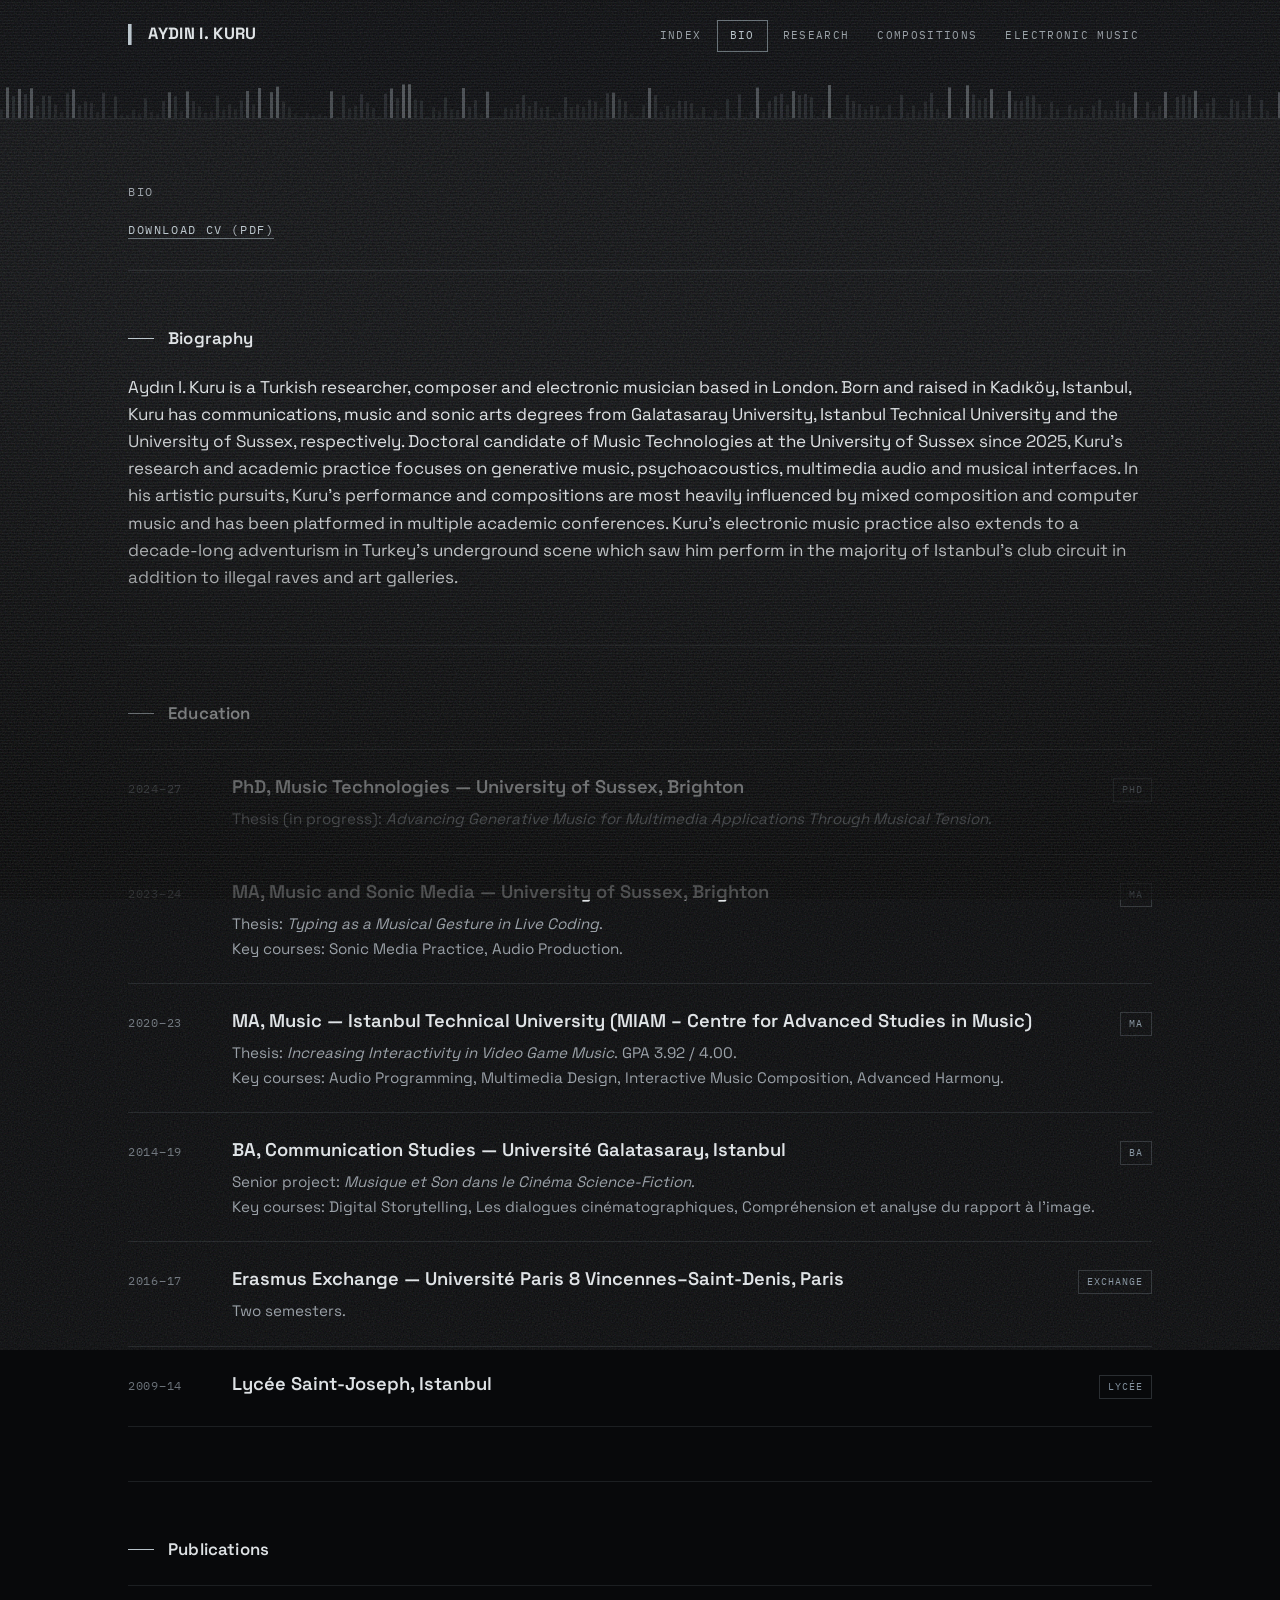
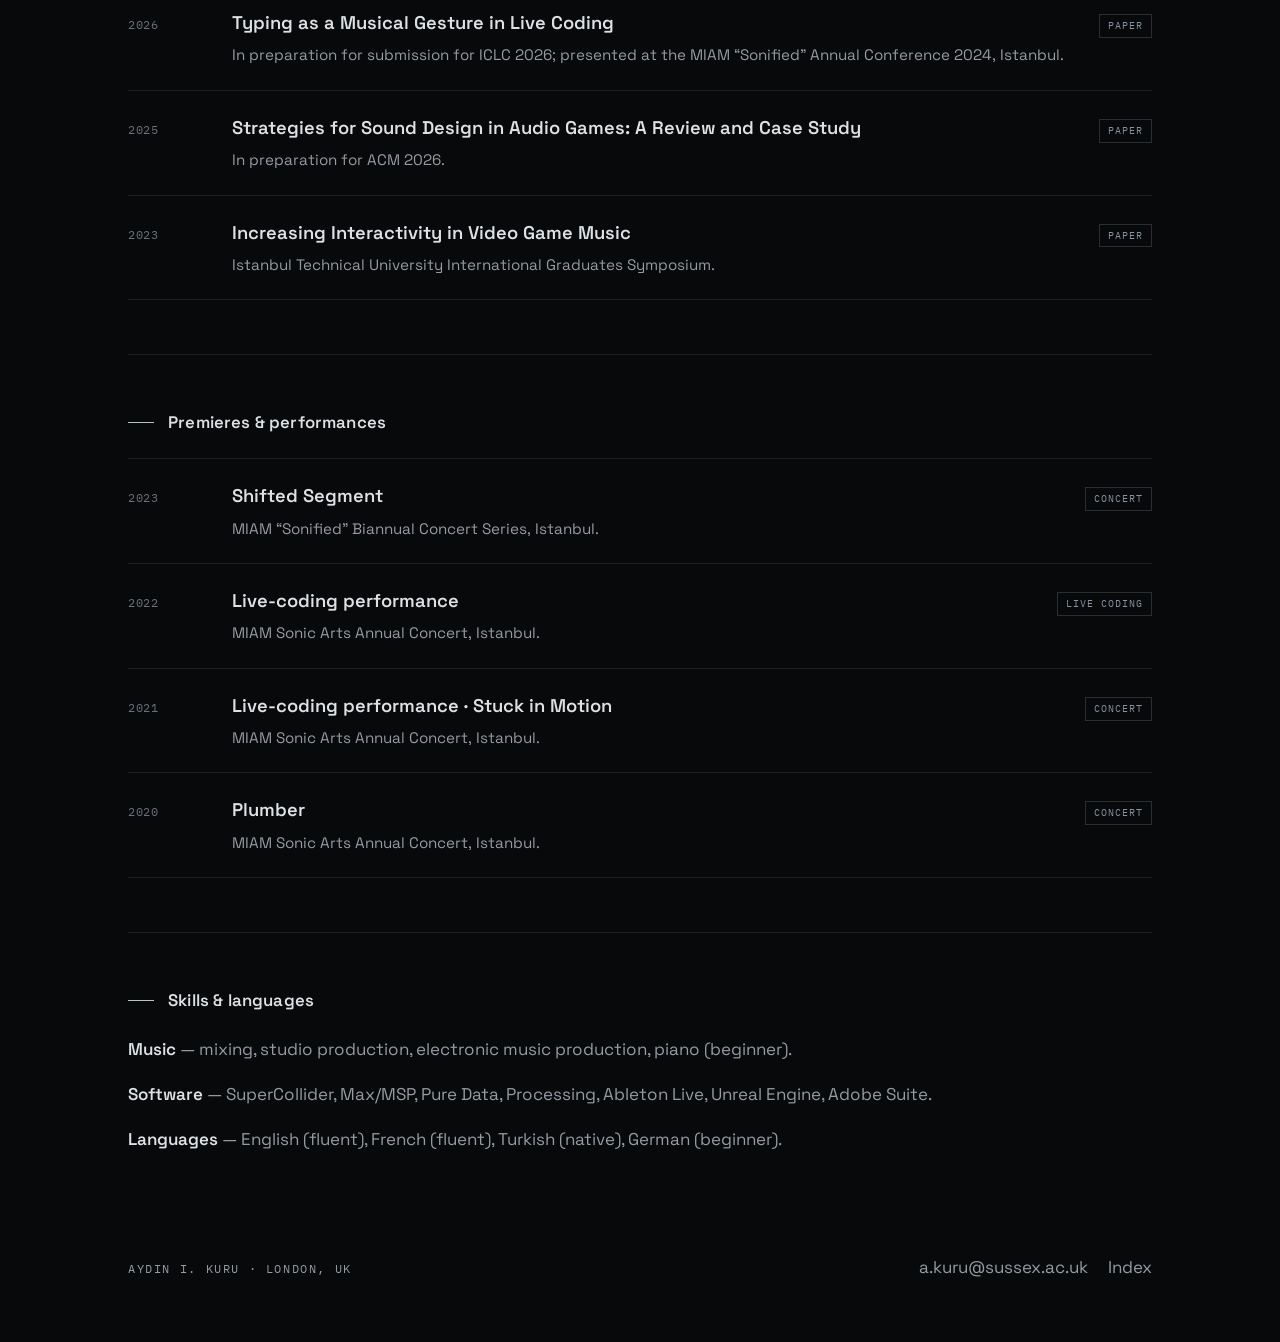
==== commit 59fc7599: "Add files via upload" ====
--- a/bio.html
+++ b/bio.html
@@ -38,11 +38,24 @@
   <section class="page-head">
     <h1 class="visually-hidden">Aydın I. Kuru — Bio</h1>
     <p class="eyebrow mono">Bio</p>
-    <p class="lede">Aydın I. Kuru is a researcher, electronic music practitioner
-      and a PhD student at the University of Sussex — his works sit at the
-      intersection of art and technology: focusing on music for multimedia,
-      acousmatic composition, live performance and live-coding.</p>
-    <p class="mono" style="margin-top:20px"><a class="link" href="https://drive.google.com/uc?export=download&amp;id=1hSfg4tMmNtAJo42hJHmiKhR-TfyuFyDi" target="_blank" rel="noopener">Download CV (PDF)</a></p>
+    <p class="mono" style="margin-top:12px"><a class="link" href="https://drive.google.com/uc?export=download&amp;id=1hSfg4tMmNtAJo42hJHmiKhR-TfyuFyDi" target="_blank" rel="noopener">Download CV (PDF)</a></p>
+  </section>
+
+  <section class="block">
+    <h2>Biography</h2>
+    <p>Aydın I. Kuru is a Turkish researcher, composer and electronic musician
+      based in London. Born and raised in Kadıköy, Istanbul, Kuru has
+      communications, music and sonic arts degrees from Galatasaray University,
+      Istanbul Technical University and the University of Sussex, respectively.
+      Doctoral candidate of Music Technologies at the University of Sussex since
+      2025, Kuru&rsquo;s research and academic practice focuses on generative music,
+      psychoacoustics, multimedia audio and musical interfaces. In his artistic
+      pursuits, Kuru&rsquo;s performance and compositions are most heavily influenced
+      by mixed composition and computer music and has been platformed in multiple
+      academic conferences. Kuru&rsquo;s electronic music practice also extends to a
+      decade-long adventurism in Turkey&rsquo;s underground scene which saw him perform
+      in the majority of Istanbul&rsquo;s club circuit in addition to illegal raves and
+      art galleries.</p>
   </section>
 
   <section class="block">
